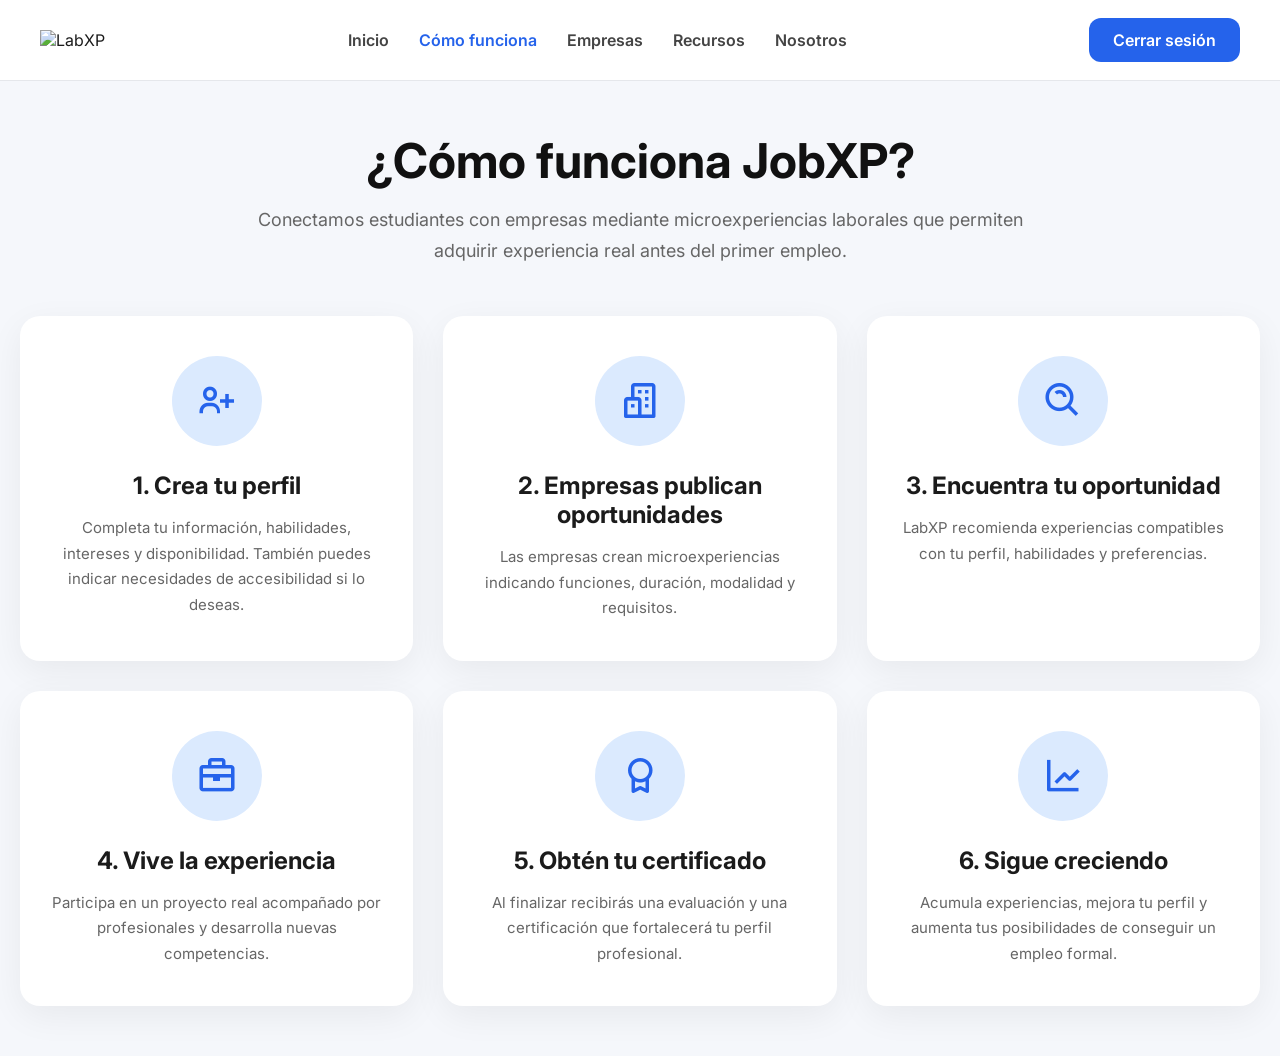
==== pages/comoFunciona.html @ a5c472f1 "dsdsdssdsd" ====
<!DOCTYPE html>
<html lang="es">

<head>

    <meta charset="UTF-8">
    <meta name="viewport" content="width=device-width, initial-scale=1.0">

    <title>JobXP | Cómo funciona</title>

    <link rel="preconnect" href="https://fonts.googleapis.com">
    <link rel="preconnect" href="https://fonts.gstatic.com" crossorigin>

    <link href="https://fonts.googleapis.com/css2?family=Inter:wght@300;400;500;600;700&display=swap" rel="stylesheet">

    <link rel="stylesheet" href="../static/css/comoFunciona.css">

    <link href='https://unpkg.com/boxicons@2.1.4/css/boxicons.min.css' rel='stylesheet'>

</head>

<body>

<header>

<nav class="navbar">

<div class="logo">
    <img src="../static/images/logo.png" alt="LabXP">
</div>

<ul class="nav-links">
    <li><a href="lobby.html">Inicio</a></li>
    <li><a href="comoFunciona.html" class="active">Cómo funciona</a></li>
    <li><a href="empresas.html">Empresas</a></li>
    <li><a href="#">Recursos</a></li>
    <li><a href="#">Nosotros</a></li>
</ul>

<a href="../index.html" class="logout-btn">
    Cerrar sesión
</a>

</nav>

</header>

<main class="companies-container">

<div class="companies-title">

<h1>¿Cómo funciona JobXP?</h1>

<p>
Conectamos estudiantes con empresas mediante microexperiencias
laborales que permiten adquirir experiencia real antes del primer empleo.
</p>

</div>

<div class="companies-grid">

<div class="company-card">

<i class='bx bx-user-plus'></i>

<h3>1. Crea tu perfil</h3>

<p>
Completa tu información, habilidades, intereses y disponibilidad.
También puedes indicar necesidades de accesibilidad si lo deseas.
</p>

</div>

<div class="company-card">

<i class='bx bx-buildings'></i>

<h3>2. Empresas publican oportunidades</h3>

<p>
Las empresas crean microexperiencias indicando funciones,
duración, modalidad y requisitos.
</p>

</div>

<div class="company-card">

<i class='bx bx-search-alt'></i>

<h3>3. Encuentra tu oportunidad</h3>

<p>
LabXP recomienda experiencias compatibles con tu perfil,
habilidades y preferencias.
</p>

</div>

<div class="company-card">

<i class='bx bx-briefcase'></i>

<h3>4. Vive la experiencia</h3>

<p>
Participa en un proyecto real acompañado por profesionales
y desarrolla nuevas competencias.
</p>

</div>

<div class="company-card">

<i class='bx bx-award'></i>

<h3>5. Obtén tu certificado</h3>

<p>
Al finalizar recibirás una evaluación y una certificación
que fortalecerá tu perfil profesional.
</p>

</div>

<div class="company-card">

<i class='bx bx-line-chart'></i>

<h3>6. Sigue creciendo</h3>

<p>
Acumula experiencias, mejora tu perfil y aumenta tus
posibilidades de conseguir un empleo formal.
</p>

</div>

</div>

</main>

</body>

</html>
---- static/css/comoFunciona.css ----
*{
    margin:0;
    padding:0;
    box-sizing:border-box;
}

body{
    font-family:'Inter',sans-serif;
    background:#f5f7fb;
    color:#1b1b1b;
}

/* =========================
        NAVBAR
========================= */

header{
    background:#fff;
    border-bottom:1px solid #e5e7eb;
}

.navbar{
    max-width:1300px;
    margin:auto;
    height:80px;
    display:flex;
    justify-content:space-between;
    align-items:center;
    padding:0 40px;
}

.logo img{
    height:55px;
    width:auto;
}

.nav-links{
    display:flex;
    list-style:none;
    gap:30px;
}

.nav-links a{
    text-decoration:none;
    color:#444;
    font-weight:600;
    transition:.3s;
}

.nav-links a:hover,
.nav-links .active{
    color:#2563eb;
}

.logout-btn{
    text-decoration:none;
    background:#2563eb;
    color:#fff;
    padding:12px 24px;
    border-radius:12px;
    font-weight:600;
    transition:.3s;
}

.logout-btn:hover{
    background:#1d4ed8;
}

/* =========================
        CONTENIDO
========================= */

.companies-container{
    max-width:1300px;
    margin:50px auto;
    padding:0 20px;
}

.companies-title{
    text-align:center;
    margin-bottom:50px;
}

.companies-title h1{
    font-size:48px;
    margin-bottom:15px;
    color:#111;
}

.companies-title p{
    max-width:800px;
    margin:auto;
    color:#666;
    font-size:18px;
    line-height:1.7;
}

/* =========================
        TARJETAS
========================= */

.companies-grid{
    display:grid;
    grid-template-columns:repeat(auto-fit,minmax(300px,1fr));
    gap:30px;
}

.company-card{
    background:#fff;
    padding:40px 30px;
    border-radius:20px;
    text-align:center;
    box-shadow:0 10px 35px rgba(0,0,0,.06);
    transition:.3s;
}

.company-card:hover{
    transform:translateY(-8px);
    box-shadow:0 20px 45px rgba(0,0,0,.08);
}

.company-card i{
    width:90px;
    height:90px;
    background:#dbeafe;
    color:#2563eb;
    border-radius:50%;
    display:flex;
    justify-content:center;
    align-items:center;
    font-size:42px;
    margin:0 auto 25px;
}

.company-card h3{
    margin-bottom:15px;
    font-size:24px;
}

.company-card p{
    color:#666;
    line-height:1.7;
    font-size:15px;
}

/* =========================
        SECCIÓN FINAL
========================= */

.info-section{
    margin-top:70px;
    background:#fff;
    padding:50px;
    border-radius:20px;
    text-align:center;
    box-shadow:0 10px 35px rgba(0,0,0,.05);
}

.info-section h2{
    font-size:36px;
    margin-bottom:20px;
}

.info-section p{
    max-width:900px;
    margin:auto;
    color:#666;
    line-height:1.8;
    font-size:17px;
}

/* =========================
        RESPONSIVE
========================= */

@media(max-width:1000px){

    .navbar{
        padding:20px;
    }

    .nav-links{
        display:none;
    }

    .companies-title h1{
        font-size:38px;
    }

}

@media(max-width:768px){

    .companies-grid{
        grid-template-columns:1fr;
    }

    .company-card{
        padding:35px 25px;
    }

    .company-card i{
        width:80px;
        height:80px;
        font-size:36px;
    }

    .companies-title h1{
        font-size:32px;
    }

    .companies-title p{
        font-size:16px;
    }

    .info-section{
        padding:35px 25px;
    }

    .info-section h2{
        font-size:28px;
    }

}
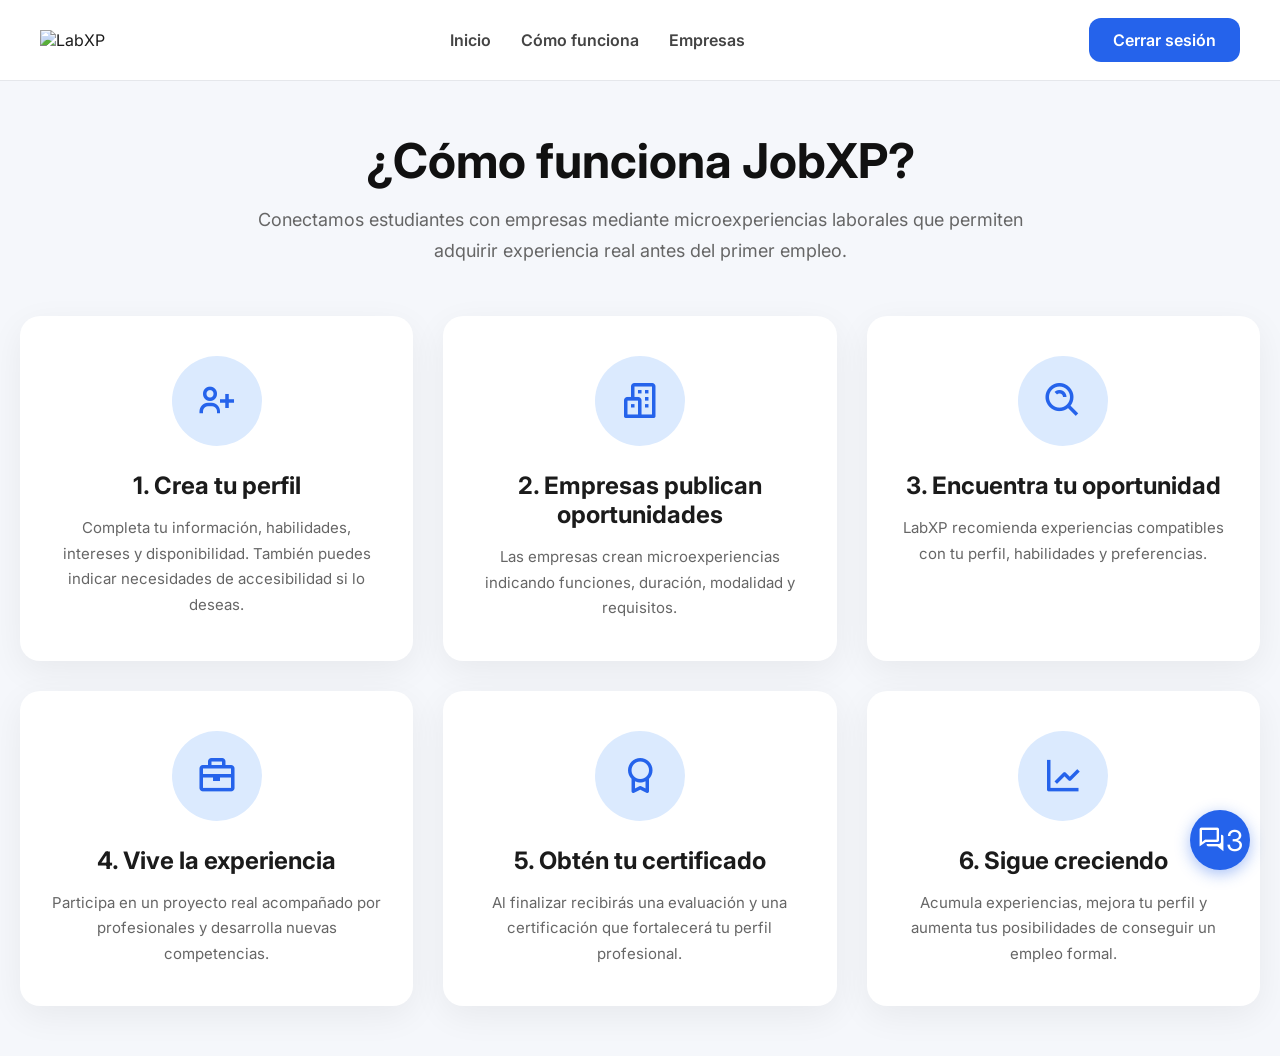
==== commit 2261cad9: "dsdsd" ====
--- a/pages/comoFunciona.html
+++ b/pages/comoFunciona.html
@@ -31,10 +31,8 @@
 
 <ul class="nav-links">
     <li><a href="lobby.html">Inicio</a></li>
-    <li><a href="comoFunciona.html" class="active">Cómo funciona</a></li>
+    <li><a href="comoFunciona.html">Cómo funciona</a></li>
     <li><a href="empresas.html">Empresas</a></li>
-    <li><a href="#">Recursos</a></li>
-    <li><a href="#">Nosotros</a></li>
 </ul>
 
 <a href="../index.html" class="logout-btn">
@@ -141,7 +139,12 @@
 </div>
 
 </main>
-
+<!-- Botón flotante de Mensajes -->
+<a href="mensajes.html" class="floating-chat-btn" title="Mensajes">
+    <i class='bx bx-conversation'></i>
+    <!-- Si quieres añadir un indicador de mensajes no leídos: -->
+    <span class="chat-badge">3</span>
+</a>
 </body>
 
 </html>
--- a/static/css/comoFunciona.css
+++ b/static/css/comoFunciona.css
@@ -30,8 +30,9 @@
 }
 
 .logo img{
-    height:55px;
-    width:auto;
+    width:80px;
+    height:80px;
+    object-fit:contain;
 }
 
 .nav-links{
@@ -221,4 +222,31 @@
         font-size:28px;
     }
 
-}+}
+
+/* Botón Flotante de Mensajes */
+.floating-chat-btn {
+    position: fixed;
+    bottom: 30px;
+    right: 30px;
+    width: 60px;
+    height: 60px;
+    background-color: #2563eb; /* El color azul de tu app */
+    color: #ffffff;
+    border-radius: 50%;
+    display: flex;
+    align-items: center;
+    justify-content: center;
+    font-size: 1.8rem;
+    box-shadow: 0 4px 15px rgba(37, 99, 235, 0.4);
+    text-decoration: none;
+    z-index: 1000; /* Asegura que quede por encima del contenido */
+    transition: all 0.3s cubic-bezier(0.175, 0.885, 0.32, 1.275);
+}
+
+/* Efecto al pasar el mouse */
+.floating-chat-btn:hover {
+    background-color: #1d4ed8;
+    transform: scale(1.1) translateY(-3px);
+    box-shadow: 0 6px 20px rgba(37, 99, 235, 0.6);
+}
